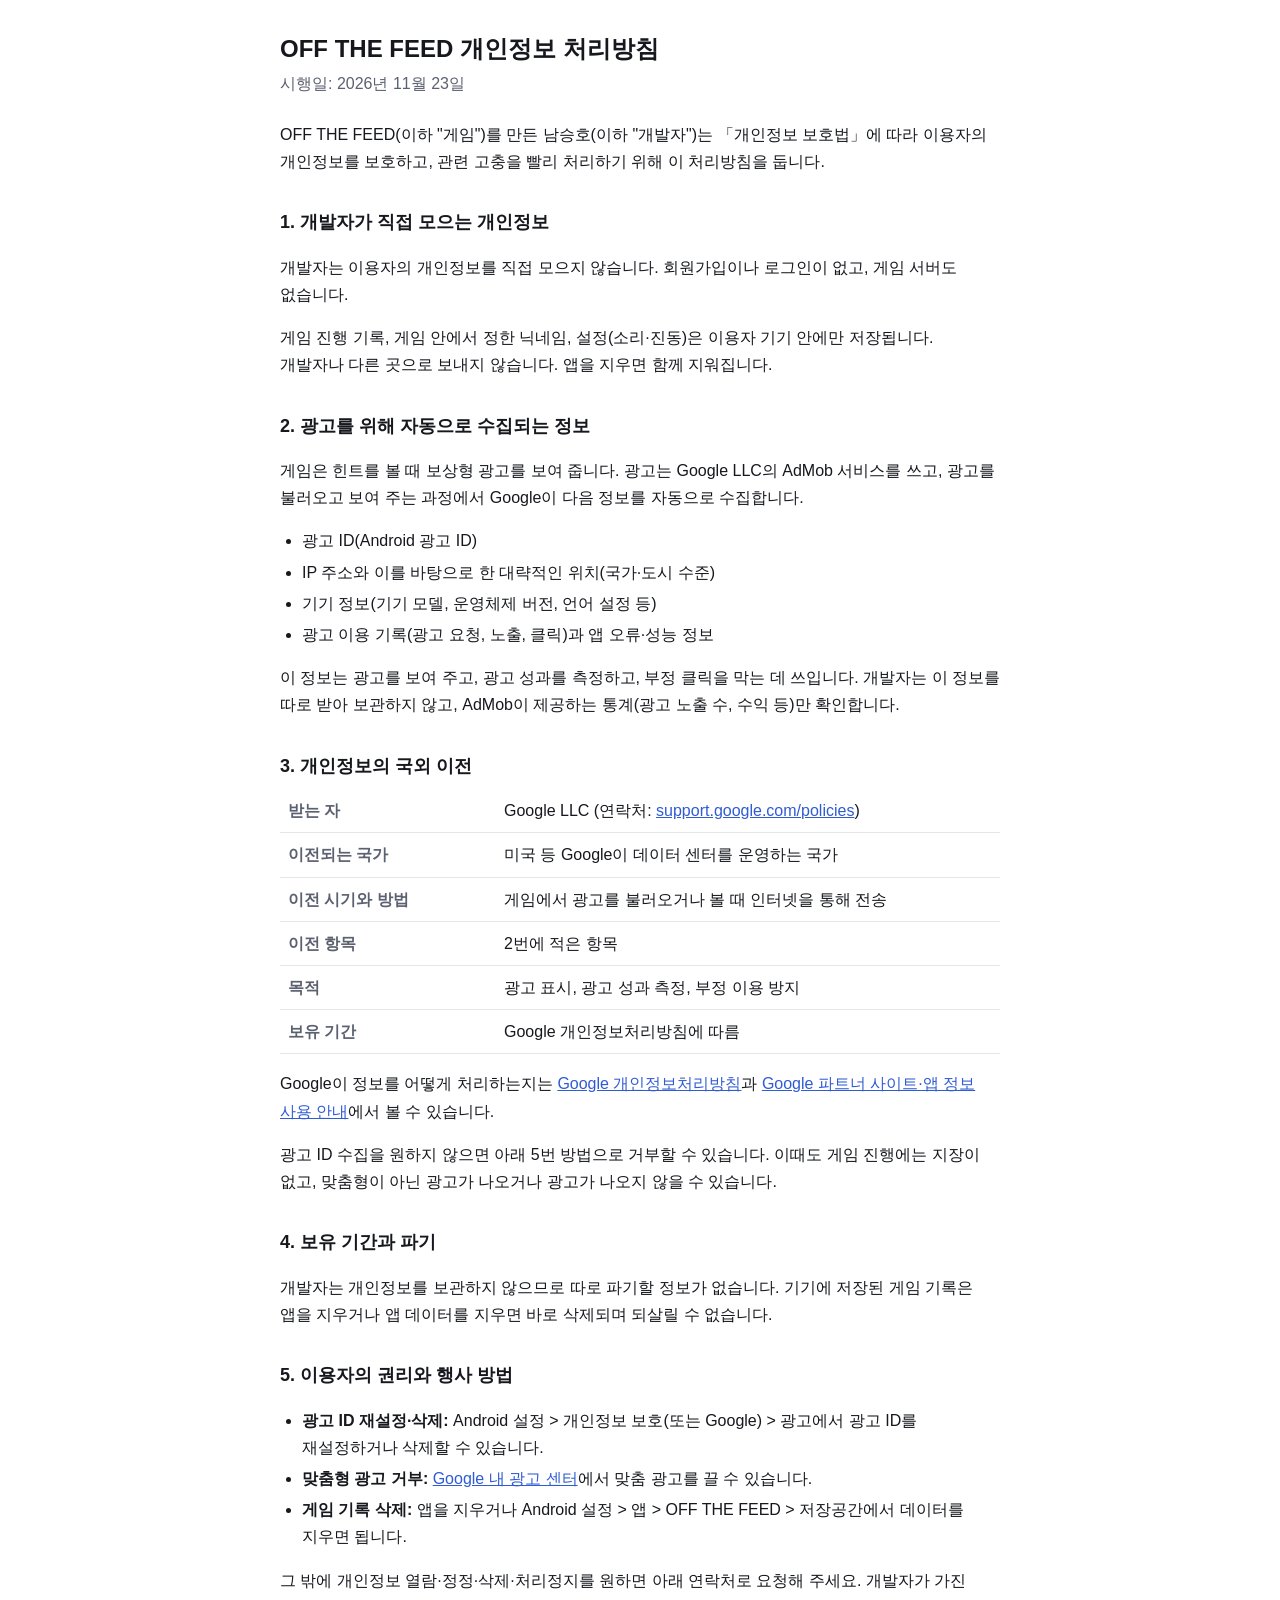
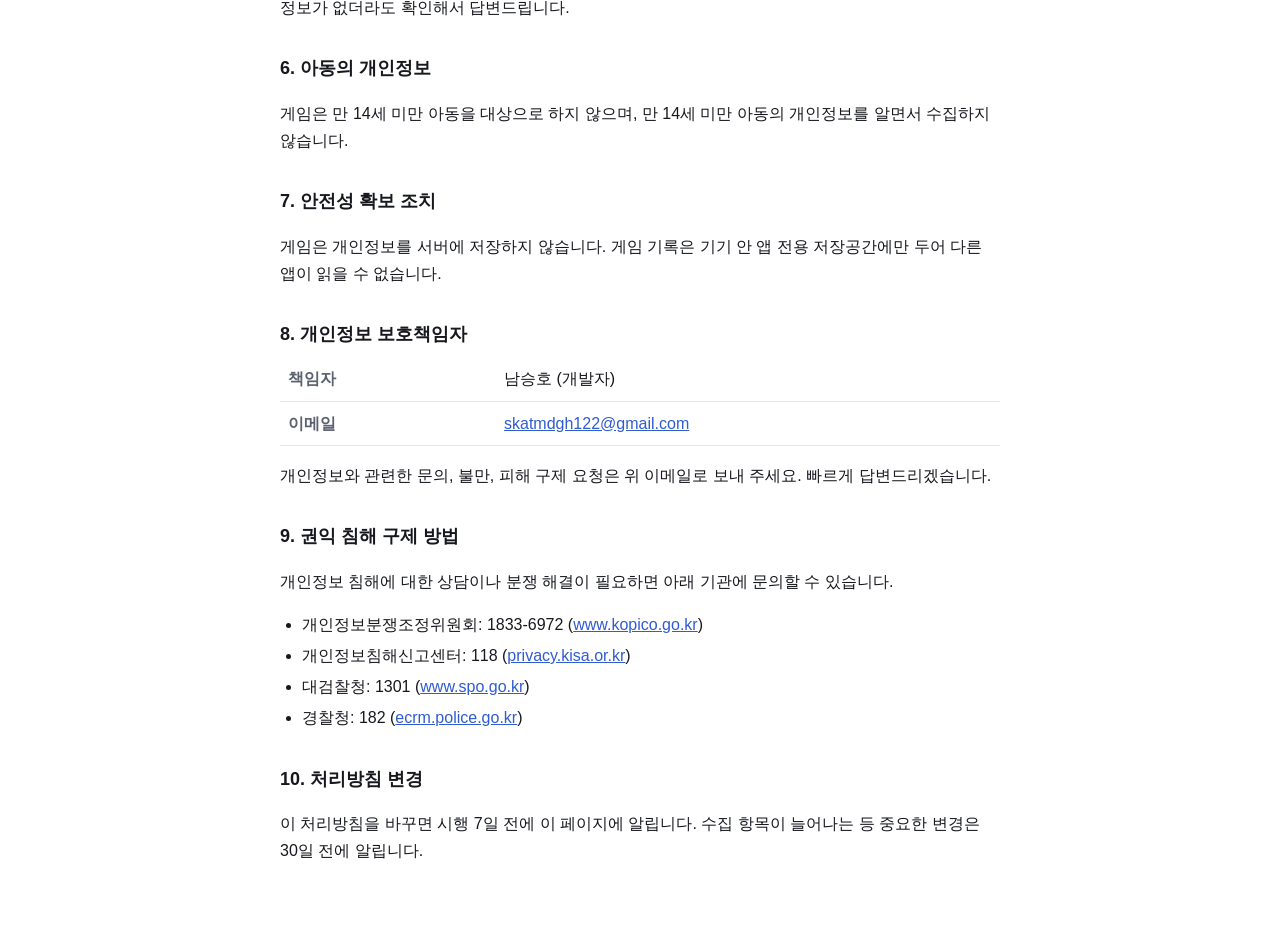
==== off-the-feed/privacy.html @ c45ca9ca "OFF THE FEED 개인정보 처리방침·이용약관, app-ads.txt Co-Authored-By: Claude Opus 5.5 <noreply@anthropic.com> Cla" ====
<!doctype html>
<html lang="ko">
<head>
<meta charset="utf-8">
<meta name="viewport" content="width=device-width, initial-scale=1">
<title>OFF THE FEED 개인정보 처리방침</title>
<link rel="stylesheet" href="../style.css">
</head>
<body>
<main>
<h1>OFF THE FEED 개인정보 처리방침</h1>
<p class="meta">시행일: 2026년 11월 23일</p>

<p>OFF THE FEED(이하 "게임")를 만든 남승호(이하 "개발자")는 「개인정보 보호법」에 따라 이용자의 개인정보를 보호하고, 관련 고충을 빨리 처리하기 위해 이 처리방침을 둡니다.</p>

<h2>1. 개발자가 직접 모으는 개인정보</h2>
<p>개발자는 이용자의 개인정보를 직접 모으지 않습니다. 회원가입이나 로그인이 없고, 게임 서버도 없습니다.</p>
<p>게임 진행 기록, 게임 안에서 정한 닉네임, 설정(소리·진동)은 이용자 기기 안에만 저장됩니다. 개발자나 다른 곳으로 보내지 않습니다. 앱을 지우면 함께 지워집니다.</p>

<h2>2. 광고를 위해 자동으로 수집되는 정보</h2>
<p>게임은 힌트를 볼 때 보상형 광고를 보여 줍니다. 광고는 Google LLC의 AdMob 서비스를 쓰고, 광고를 불러오고 보여 주는 과정에서 Google이 다음 정보를 자동으로 수집합니다.</p>
<ul>
<li>광고 ID(Android 광고 ID)</li>
<li>IP 주소와 이를 바탕으로 한 대략적인 위치(국가·도시 수준)</li>
<li>기기 정보(기기 모델, 운영체제 버전, 언어 설정 등)</li>
<li>광고 이용 기록(광고 요청, 노출, 클릭)과 앱 오류·성능 정보</li>
</ul>
<p>이 정보는 광고를 보여 주고, 광고 성과를 측정하고, 부정 클릭을 막는 데 쓰입니다. 개발자는 이 정보를 따로 받아 보관하지 않고, AdMob이 제공하는 통계(광고 노출 수, 수익 등)만 확인합니다.</p>

<h2>3. 개인정보의 국외 이전</h2>
<table>
<tr><th>받는 자</th><td>Google LLC (연락처: <a href="https://support.google.com/policies">support.google.com/policies</a>)</td></tr>
<tr><th>이전되는 국가</th><td>미국 등 Google이 데이터 센터를 운영하는 국가</td></tr>
<tr><th>이전 시기와 방법</th><td>게임에서 광고를 불러오거나 볼 때 인터넷을 통해 전송</td></tr>
<tr><th>이전 항목</th><td>2번에 적은 항목</td></tr>
<tr><th>목적</th><td>광고 표시, 광고 성과 측정, 부정 이용 방지</td></tr>
<tr><th>보유 기간</th><td>Google 개인정보처리방침에 따름</td></tr>
</table>
<p>Google이 정보를 어떻게 처리하는지는 <a href="https://policies.google.com/privacy?hl=ko">Google 개인정보처리방침</a>과 <a href="https://policies.google.com/technologies/partner-sites?hl=ko">Google 파트너 사이트·앱 정보 사용 안내</a>에서 볼 수 있습니다.</p>
<p>광고 ID 수집을 원하지 않으면 아래 5번 방법으로 거부할 수 있습니다. 이때도 게임 진행에는 지장이 없고, 맞춤형이 아닌 광고가 나오거나 광고가 나오지 않을 수 있습니다.</p>

<h2>4. 보유 기간과 파기</h2>
<p>개발자는 개인정보를 보관하지 않으므로 따로 파기할 정보가 없습니다. 기기에 저장된 게임 기록은 앱을 지우거나 앱 데이터를 지우면 바로 삭제되며 되살릴 수 없습니다.</p>

<h2>5. 이용자의 권리와 행사 방법</h2>
<ul>
<li><strong>광고 ID 재설정·삭제:</strong> Android 설정 &gt; 개인정보 보호(또는 Google) &gt; 광고에서 광고 ID를 재설정하거나 삭제할 수 있습니다.</li>
<li><strong>맞춤형 광고 거부:</strong> <a href="https://myadcenter.google.com/">Google 내 광고 센터</a>에서 맞춤 광고를 끌 수 있습니다.</li>
<li><strong>게임 기록 삭제:</strong> 앱을 지우거나 Android 설정 &gt; 앱 &gt; OFF THE FEED &gt; 저장공간에서 데이터를 지우면 됩니다.</li>
</ul>
<p>그 밖에 개인정보 열람·정정·삭제·처리정지를 원하면 아래 연락처로 요청해 주세요. 개발자가 가진 정보가 없더라도 확인해서 답변드립니다.</p>

<h2>6. 아동의 개인정보</h2>
<p>게임은 만 14세 미만 아동을 대상으로 하지 않으며, 만 14세 미만 아동의 개인정보를 알면서 수집하지 않습니다.</p>

<h2>7. 안전성 확보 조치</h2>
<p>게임은 개인정보를 서버에 저장하지 않습니다. 게임 기록은 기기 안 앱 전용 저장공간에만 두어 다른 앱이 읽을 수 없습니다.</p>

<h2>8. 개인정보 보호책임자</h2>
<table>
<tr><th>책임자</th><td>남승호 (개발자)</td></tr>
<tr><th>이메일</th><td><a href="mailto:skatmdgh122@gmail.com">skatmdgh122@gmail.com</a></td></tr>
</table>
<p>개인정보와 관련한 문의, 불만, 피해 구제 요청은 위 이메일로 보내 주세요. 빠르게 답변드리겠습니다.</p>

<h2>9. 권익 침해 구제 방법</h2>
<p>개인정보 침해에 대한 상담이나 분쟁 해결이 필요하면 아래 기관에 문의할 수 있습니다.</p>
<ul>
<li>개인정보분쟁조정위원회: 1833-6972 (<a href="https://www.kopico.go.kr">www.kopico.go.kr</a>)</li>
<li>개인정보침해신고센터: 118 (<a href="https://privacy.kisa.or.kr">privacy.kisa.or.kr</a>)</li>
<li>대검찰청: 1301 (<a href="https://www.spo.go.kr">www.spo.go.kr</a>)</li>
<li>경찰청: 182 (<a href="https://ecrm.police.go.kr">ecrm.police.go.kr</a>)</li>
</ul>

<h2>10. 처리방침 변경</h2>
<p>이 처리방침을 바꾸면 시행 7일 전에 이 페이지에 알립니다. 수집 항목이 늘어나는 등 중요한 변경은 30일 전에 알립니다.</p>
</main>
</body>
</html>
---- style.css ----
:root {
  color-scheme: light dark;
  --bg: #ffffff;
  --fg: #16181d;
  --fg-2: #5b6170;
  --line: #e4e6eb;
  --link: #2f5bd3;
}
@media (prefers-color-scheme: dark) {
  :root {
    --bg: #14161a;
    --fg: #eceef2;
    --fg-2: #a3a9b5;
    --line: #2c3038;
    --link: #8aa6ff;
  }
}
body {
  margin: 0;
  background: var(--bg);
  color: var(--fg);
  font: 16px/1.7 -apple-system, BlinkMacSystemFont, 'Apple SD Gothic Neo', 'Noto Sans KR', sans-serif;
  word-break: keep-all;
}
main {
  max-width: 720px;
  margin: 0 auto;
  padding: 32px 16px 64px;
}
h1 {
  font-size: 24px;
  line-height: 1.4;
  margin: 0 0 4px;
}
h2 {
  font-size: 18px;
  margin: 32px 0 8px;
}
.meta {
  color: var(--fg-2);
  margin: 0 0 24px;
}
a {
  color: var(--link);
}
table {
  width: 100%;
  border-collapse: collapse;
  margin: 8px 0;
}
th,
td {
  text-align: left;
  vertical-align: top;
  padding: 8px;
  border-bottom: 1px solid var(--line);
}
th {
  width: 30%;
  color: var(--fg-2);
  font-weight: 600;
}
ul,
ol {
  padding-left: 22px;
}
li {
  margin: 4px 0;
}
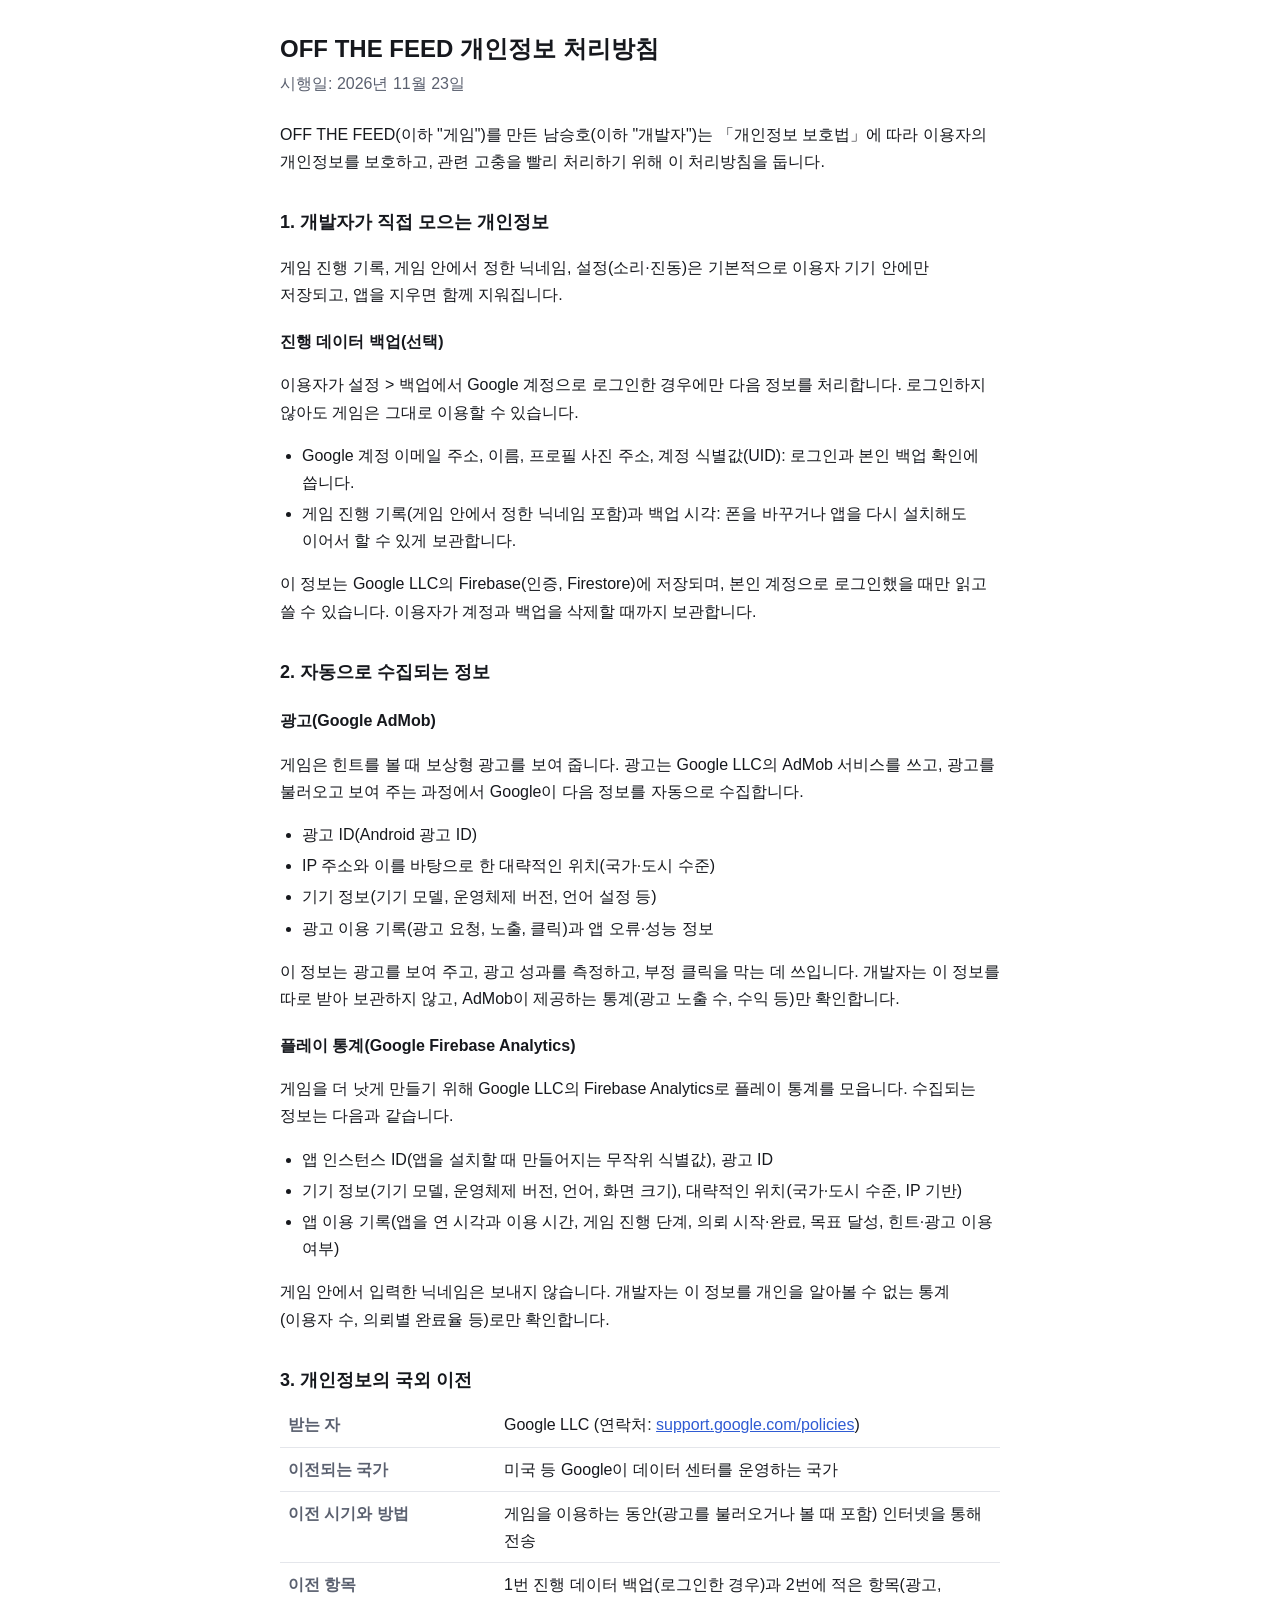
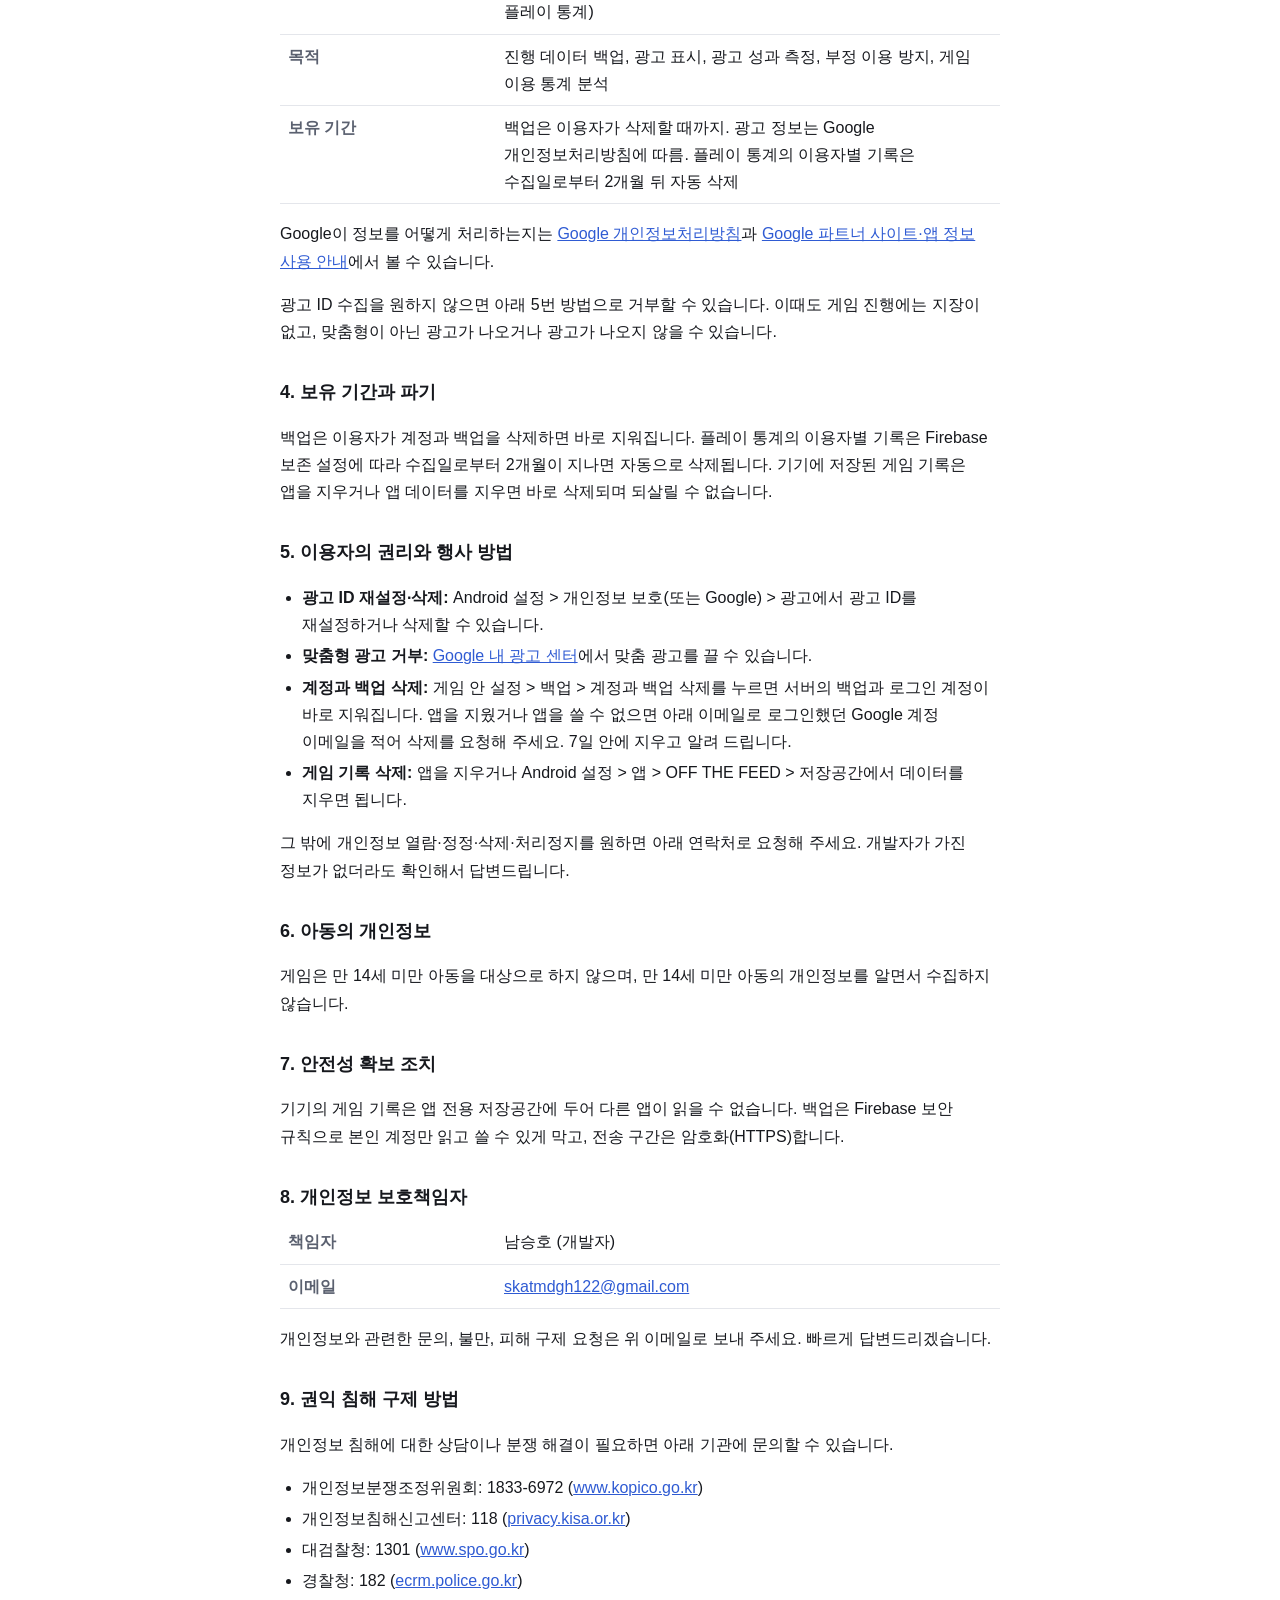
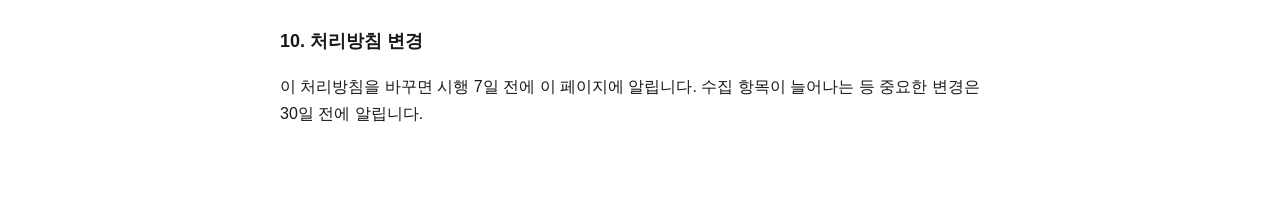
==== commit fbef2ab0: "OFF THE FEED 개인정보 처리방침: 플레이 통계, 진행 데이터 백업, 계정 삭제 추가 Co-Authored-By: Claude Opus 5.5 <noreply@anthrop" ====
--- a/off-the-feed/privacy.html
+++ b/off-the-feed/privacy.html
@@ -4,7 +4,81 @@
 <meta charset="utf-8">
 <meta name="viewport" content="width=device-width, initial-scale=1">
 <title>OFF THE FEED 개인정보 처리방침</title>
-<link rel="stylesheet" href="../style.css">
+<style>
+:root {
+  color-scheme: light dark;
+  --bg: #ffffff;
+  --fg: #16181d;
+  --fg-2: #5b6170;
+  --line: #e4e6eb;
+  --link: #2f5bd3;
+}
+@media (prefers-color-scheme: dark) {
+  :root {
+    --bg: #14161a;
+    --fg: #eceef2;
+    --fg-2: #a3a9b5;
+    --line: #2c3038;
+    --link: #8aa6ff;
+  }
+}
+body {
+  margin: 0;
+  background: var(--bg);
+  color: var(--fg);
+  font: 16px/1.7 -apple-system, BlinkMacSystemFont, 'Apple SD Gothic Neo', 'Noto Sans KR', sans-serif;
+  word-break: keep-all;
+}
+main {
+  max-width: 720px;
+  margin: 0 auto;
+  padding: 32px 16px 64px;
+}
+h1 {
+  font-size: 24px;
+  line-height: 1.4;
+  margin: 0 0 4px;
+}
+h3 {
+  font-size: 16px;
+  margin: 20px 0 6px;
+}
+h2 {
+  font-size: 18px;
+  margin: 32px 0 8px;
+}
+.meta {
+  color: var(--fg-2);
+  margin: 0 0 24px;
+}
+a {
+  color: var(--link);
+}
+table {
+  width: 100%;
+  border-collapse: collapse;
+  margin: 8px 0;
+}
+th,
+td {
+  text-align: left;
+  vertical-align: top;
+  padding: 8px;
+  border-bottom: 1px solid var(--line);
+}
+th {
+  width: 30%;
+  color: var(--fg-2);
+  font-weight: 600;
+}
+ul,
+ol {
+  padding-left: 22px;
+}
+li {
+  margin: 4px 0;
+}
+</style>
 </head>
 <body>
 <main>
@@ -14,10 +88,17 @@
 <p>OFF THE FEED(이하 "게임")를 만든 남승호(이하 "개발자")는 「개인정보 보호법」에 따라 이용자의 개인정보를 보호하고, 관련 고충을 빨리 처리하기 위해 이 처리방침을 둡니다.</p>
 
 <h2>1. 개발자가 직접 모으는 개인정보</h2>
-<p>개발자는 이용자의 개인정보를 직접 모으지 않습니다. 회원가입이나 로그인이 없고, 게임 서버도 없습니다.</p>
-<p>게임 진행 기록, 게임 안에서 정한 닉네임, 설정(소리·진동)은 이용자 기기 안에만 저장됩니다. 개발자나 다른 곳으로 보내지 않습니다. 앱을 지우면 함께 지워집니다.</p>
+<p>게임 진행 기록, 게임 안에서 정한 닉네임, 설정(소리·진동)은 기본적으로 이용자 기기 안에만 저장되고, 앱을 지우면 함께 지워집니다.</p>
+<h3>진행 데이터 백업(선택)</h3>
+<p>이용자가 설정 &gt; 백업에서 Google 계정으로 로그인한 경우에만 다음 정보를 처리합니다. 로그인하지 않아도 게임은 그대로 이용할 수 있습니다.</p>
+<ul>
+<li>Google 계정 이메일 주소, 이름, 프로필 사진 주소, 계정 식별값(UID): 로그인과 본인 백업 확인에 씁니다.</li>
+<li>게임 진행 기록(게임 안에서 정한 닉네임 포함)과 백업 시각: 폰을 바꾸거나 앱을 다시 설치해도 이어서 할 수 있게 보관합니다.</li>
+</ul>
+<p>이 정보는 Google LLC의 Firebase(인증, Firestore)에 저장되며, 본인 계정으로 로그인했을 때만 읽고 쓸 수 있습니다. 이용자가 계정과 백업을 삭제할 때까지 보관합니다.</p>
 
-<h2>2. 광고를 위해 자동으로 수집되는 정보</h2>
+<h2>2. 자동으로 수집되는 정보</h2>
+<h3>광고(Google AdMob)</h3>
 <p>게임은 힌트를 볼 때 보상형 광고를 보여 줍니다. 광고는 Google LLC의 AdMob 서비스를 쓰고, 광고를 불러오고 보여 주는 과정에서 Google이 다음 정보를 자동으로 수집합니다.</p>
 <ul>
 <li>광고 ID(Android 광고 ID)</li>
@@ -26,26 +107,35 @@
 <li>광고 이용 기록(광고 요청, 노출, 클릭)과 앱 오류·성능 정보</li>
 </ul>
 <p>이 정보는 광고를 보여 주고, 광고 성과를 측정하고, 부정 클릭을 막는 데 쓰입니다. 개발자는 이 정보를 따로 받아 보관하지 않고, AdMob이 제공하는 통계(광고 노출 수, 수익 등)만 확인합니다.</p>
+<h3>플레이 통계(Google Firebase Analytics)</h3>
+<p>게임을 더 낫게 만들기 위해 Google LLC의 Firebase Analytics로 플레이 통계를 모읍니다. 수집되는 정보는 다음과 같습니다.</p>
+<ul>
+<li>앱 인스턴스 ID(앱을 설치할 때 만들어지는 무작위 식별값), 광고 ID</li>
+<li>기기 정보(기기 모델, 운영체제 버전, 언어, 화면 크기), 대략적인 위치(국가·도시 수준, IP 기반)</li>
+<li>앱 이용 기록(앱을 연 시각과 이용 시간, 게임 진행 단계, 의뢰 시작·완료, 목표 달성, 힌트·광고 이용 여부)</li>
+</ul>
+<p>게임 안에서 입력한 닉네임은 보내지 않습니다. 개발자는 이 정보를 개인을 알아볼 수 없는 통계(이용자 수, 의뢰별 완료율 등)로만 확인합니다.</p>
 
 <h2>3. 개인정보의 국외 이전</h2>
 <table>
 <tr><th>받는 자</th><td>Google LLC (연락처: <a href="https://support.google.com/policies">support.google.com/policies</a>)</td></tr>
 <tr><th>이전되는 국가</th><td>미국 등 Google이 데이터 센터를 운영하는 국가</td></tr>
-<tr><th>이전 시기와 방법</th><td>게임에서 광고를 불러오거나 볼 때 인터넷을 통해 전송</td></tr>
-<tr><th>이전 항목</th><td>2번에 적은 항목</td></tr>
-<tr><th>목적</th><td>광고 표시, 광고 성과 측정, 부정 이용 방지</td></tr>
-<tr><th>보유 기간</th><td>Google 개인정보처리방침에 따름</td></tr>
+<tr><th>이전 시기와 방법</th><td>게임을 이용하는 동안(광고를 불러오거나 볼 때 포함) 인터넷을 통해 전송</td></tr>
+<tr><th>이전 항목</th><td>1번 진행 데이터 백업(로그인한 경우)과 2번에 적은 항목(광고, 플레이 통계)</td></tr>
+<tr><th>목적</th><td>진행 데이터 백업, 광고 표시, 광고 성과 측정, 부정 이용 방지, 게임 이용 통계 분석</td></tr>
+<tr><th>보유 기간</th><td>백업은 이용자가 삭제할 때까지. 광고 정보는 Google 개인정보처리방침에 따름. 플레이 통계의 이용자별 기록은 수집일로부터 2개월 뒤 자동 삭제</td></tr>
 </table>
 <p>Google이 정보를 어떻게 처리하는지는 <a href="https://policies.google.com/privacy?hl=ko">Google 개인정보처리방침</a>과 <a href="https://policies.google.com/technologies/partner-sites?hl=ko">Google 파트너 사이트·앱 정보 사용 안내</a>에서 볼 수 있습니다.</p>
 <p>광고 ID 수집을 원하지 않으면 아래 5번 방법으로 거부할 수 있습니다. 이때도 게임 진행에는 지장이 없고, 맞춤형이 아닌 광고가 나오거나 광고가 나오지 않을 수 있습니다.</p>
 
 <h2>4. 보유 기간과 파기</h2>
-<p>개발자는 개인정보를 보관하지 않으므로 따로 파기할 정보가 없습니다. 기기에 저장된 게임 기록은 앱을 지우거나 앱 데이터를 지우면 바로 삭제되며 되살릴 수 없습니다.</p>
+<p>백업은 이용자가 계정과 백업을 삭제하면 바로 지워집니다. 플레이 통계의 이용자별 기록은 Firebase 보존 설정에 따라 수집일로부터 2개월이 지나면 자동으로 삭제됩니다. 기기에 저장된 게임 기록은 앱을 지우거나 앱 데이터를 지우면 바로 삭제되며 되살릴 수 없습니다.</p>
 
 <h2>5. 이용자의 권리와 행사 방법</h2>
 <ul>
 <li><strong>광고 ID 재설정·삭제:</strong> Android 설정 &gt; 개인정보 보호(또는 Google) &gt; 광고에서 광고 ID를 재설정하거나 삭제할 수 있습니다.</li>
 <li><strong>맞춤형 광고 거부:</strong> <a href="https://myadcenter.google.com/">Google 내 광고 센터</a>에서 맞춤 광고를 끌 수 있습니다.</li>
+<li><strong>계정과 백업 삭제:</strong> 게임 안 설정 &gt; 백업 &gt; 계정과 백업 삭제를 누르면 서버의 백업과 로그인 계정이 바로 지워집니다. 앱을 지웠거나 앱을 쓸 수 없으면 아래 이메일로 로그인했던 Google 계정 이메일을 적어 삭제를 요청해 주세요. 7일 안에 지우고 알려 드립니다.</li>
 <li><strong>게임 기록 삭제:</strong> 앱을 지우거나 Android 설정 &gt; 앱 &gt; OFF THE FEED &gt; 저장공간에서 데이터를 지우면 됩니다.</li>
 </ul>
 <p>그 밖에 개인정보 열람·정정·삭제·처리정지를 원하면 아래 연락처로 요청해 주세요. 개발자가 가진 정보가 없더라도 확인해서 답변드립니다.</p>
@@ -54,7 +144,7 @@
 <p>게임은 만 14세 미만 아동을 대상으로 하지 않으며, 만 14세 미만 아동의 개인정보를 알면서 수집하지 않습니다.</p>
 
 <h2>7. 안전성 확보 조치</h2>
-<p>게임은 개인정보를 서버에 저장하지 않습니다. 게임 기록은 기기 안 앱 전용 저장공간에만 두어 다른 앱이 읽을 수 없습니다.</p>
+<p>기기의 게임 기록은 앱 전용 저장공간에 두어 다른 앱이 읽을 수 없습니다. 백업은 Firebase 보안 규칙으로 본인 계정만 읽고 쓸 수 있게 막고, 전송 구간은 암호화(HTTPS)합니다.</p>
 
 <h2>8. 개인정보 보호책임자</h2>
 <table>
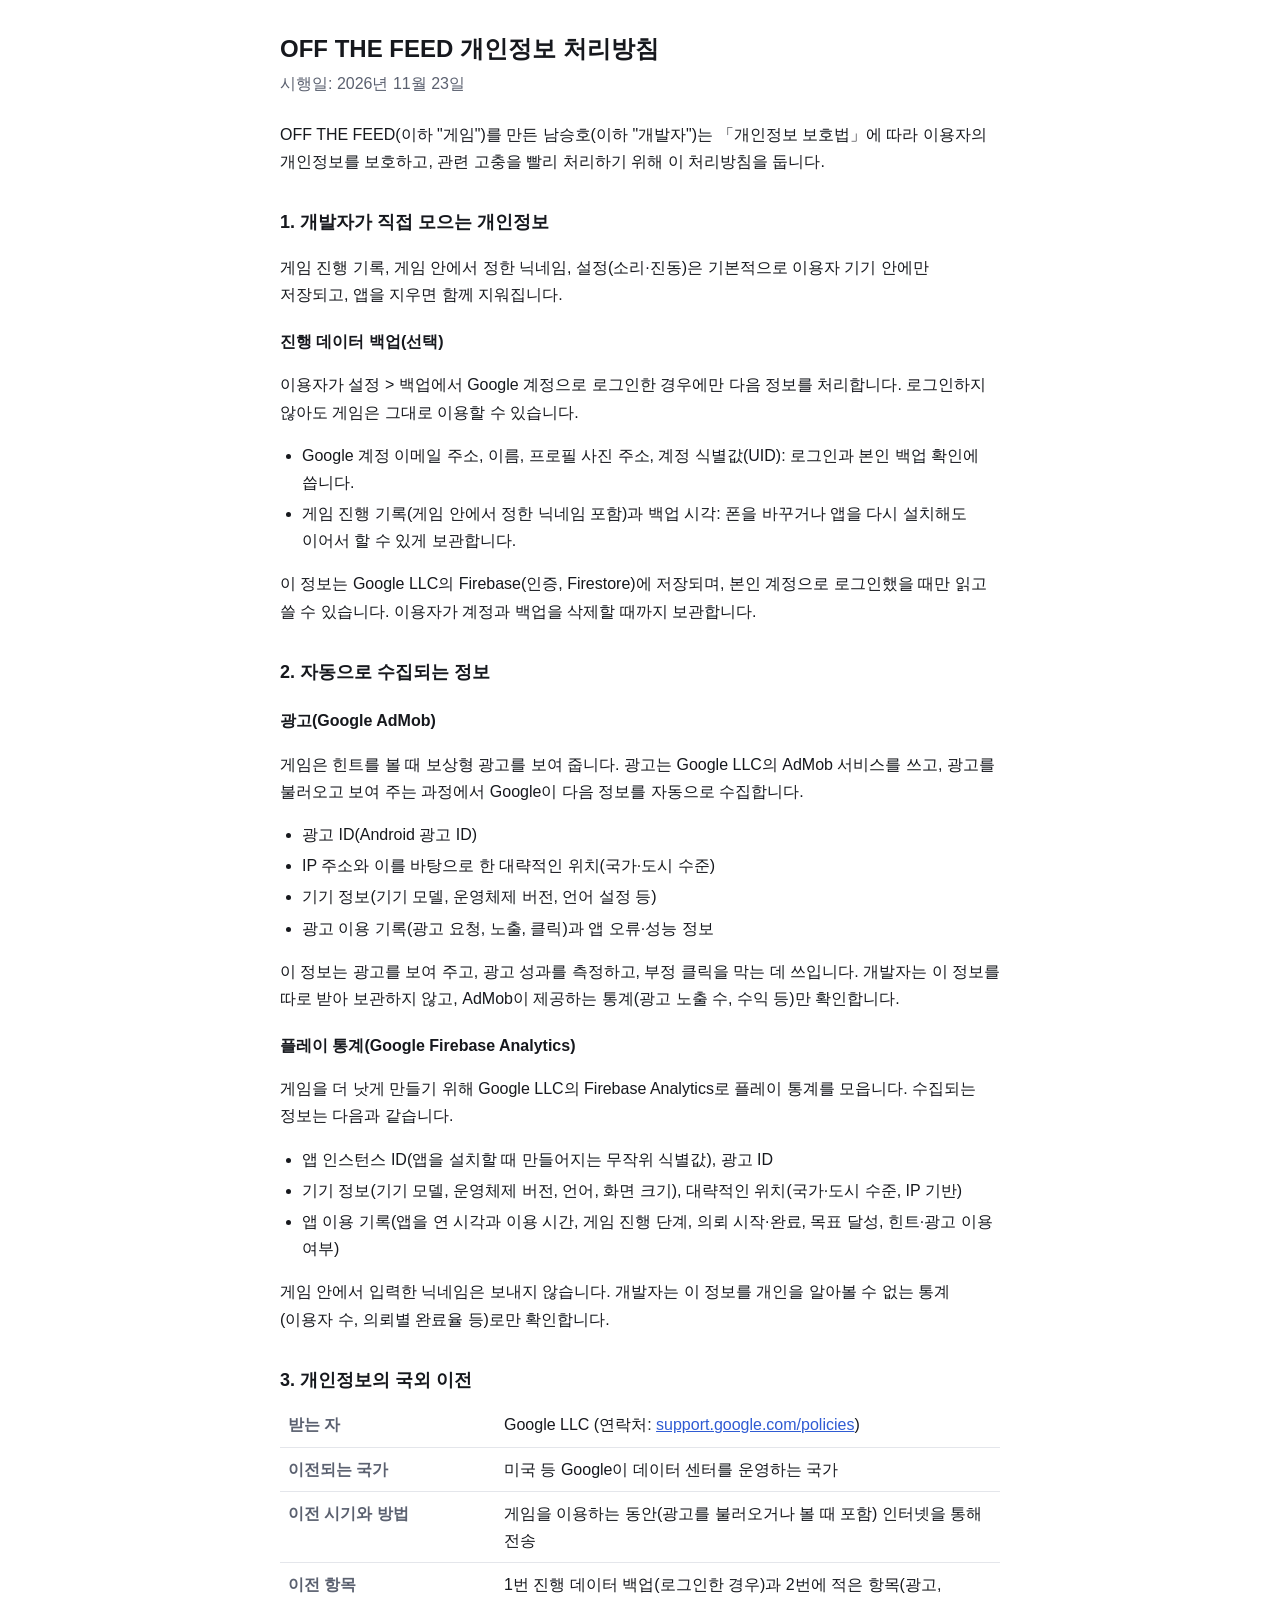
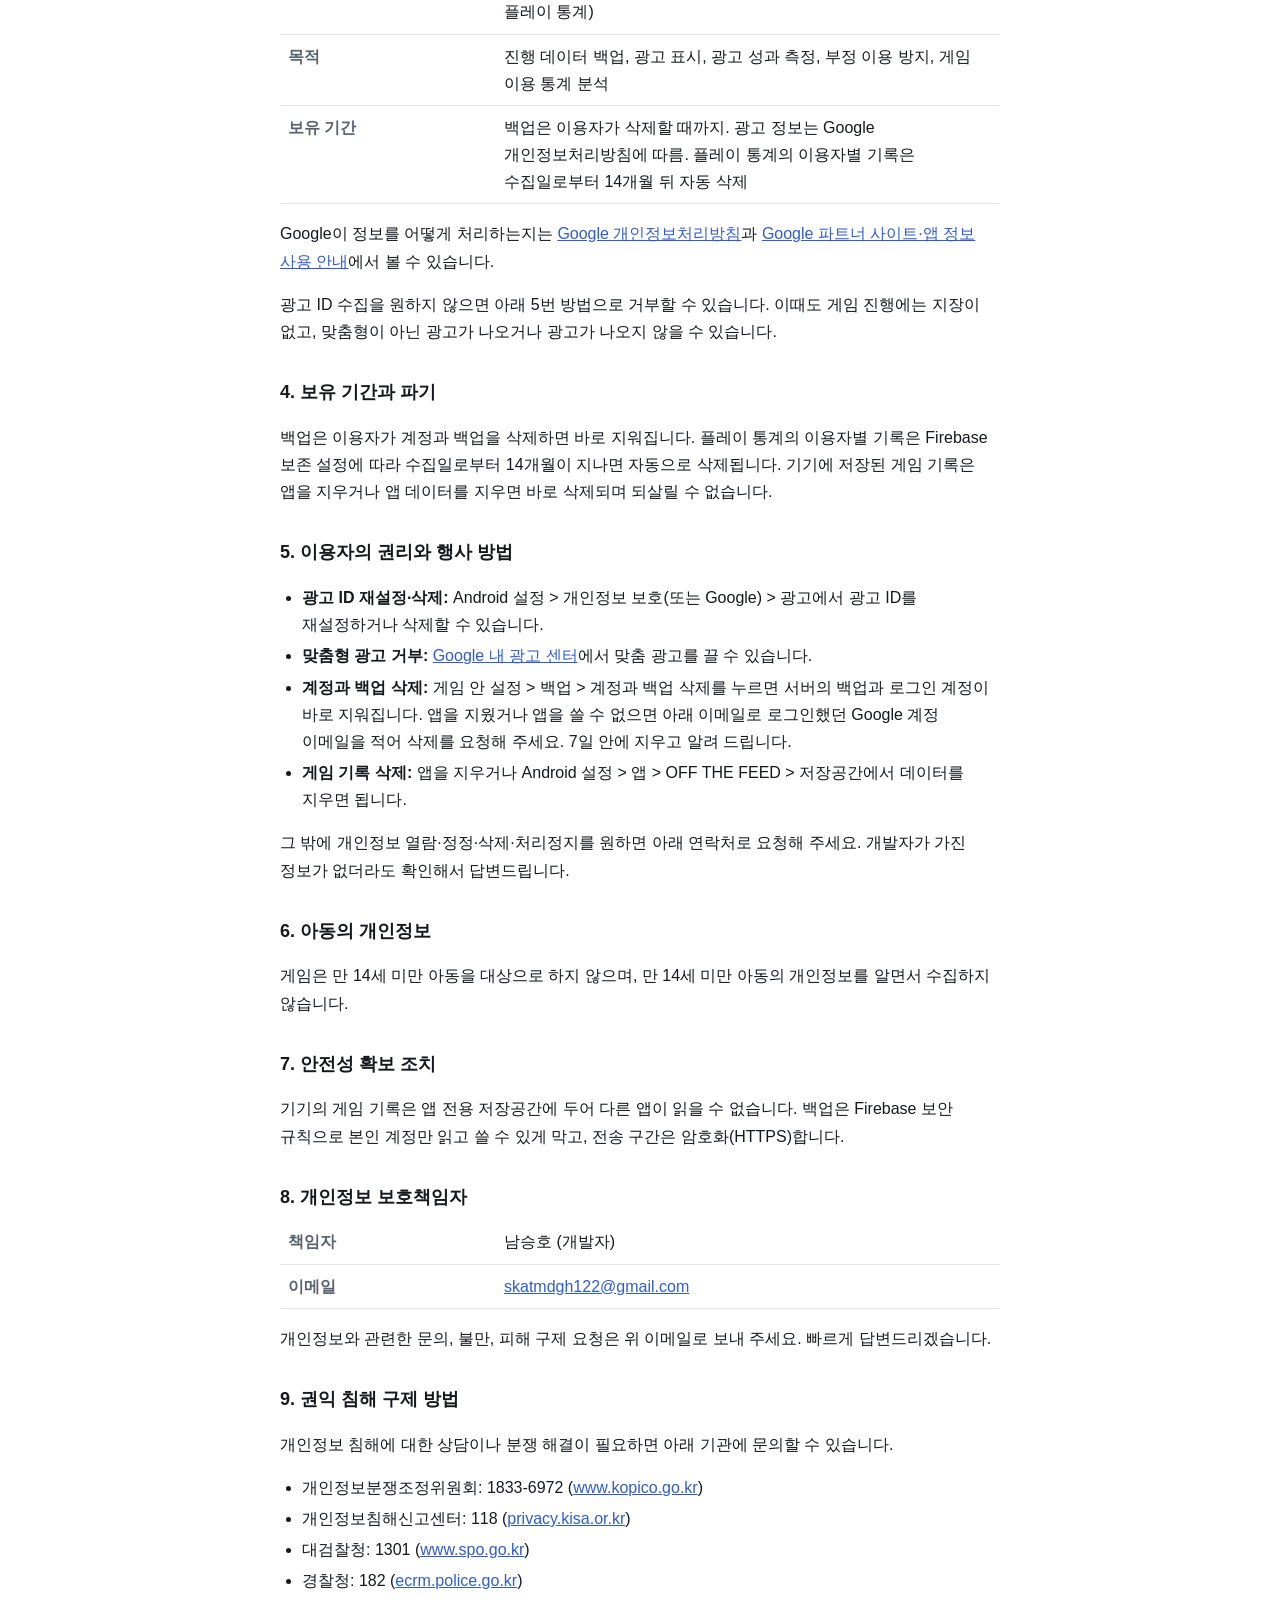
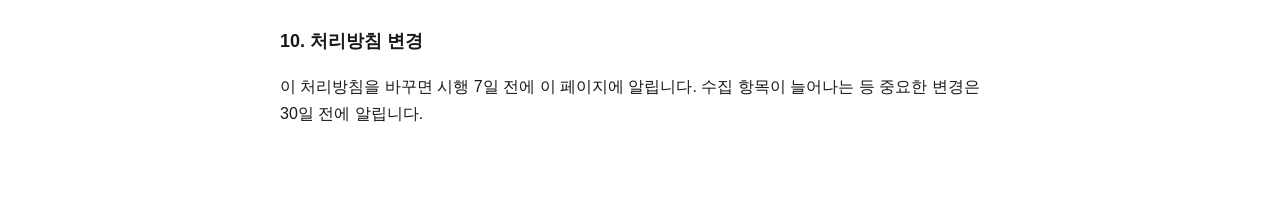
==== commit efaa97ea: "OFF THE FEED 개인정보 처리방침: 플레이 통계 보유 기간 14개월 Co-Authored-By: Claude Opus 5.5 <noreply@anthropic.com> Cl" ====
--- a/off-the-feed/privacy.html
+++ b/off-the-feed/privacy.html
@@ -123,13 +123,13 @@
 <tr><th>이전 시기와 방법</th><td>게임을 이용하는 동안(광고를 불러오거나 볼 때 포함) 인터넷을 통해 전송</td></tr>
 <tr><th>이전 항목</th><td>1번 진행 데이터 백업(로그인한 경우)과 2번에 적은 항목(광고, 플레이 통계)</td></tr>
 <tr><th>목적</th><td>진행 데이터 백업, 광고 표시, 광고 성과 측정, 부정 이용 방지, 게임 이용 통계 분석</td></tr>
-<tr><th>보유 기간</th><td>백업은 이용자가 삭제할 때까지. 광고 정보는 Google 개인정보처리방침에 따름. 플레이 통계의 이용자별 기록은 수집일로부터 2개월 뒤 자동 삭제</td></tr>
+<tr><th>보유 기간</th><td>백업은 이용자가 삭제할 때까지. 광고 정보는 Google 개인정보처리방침에 따름. 플레이 통계의 이용자별 기록은 수집일로부터 14개월 뒤 자동 삭제</td></tr>
 </table>
 <p>Google이 정보를 어떻게 처리하는지는 <a href="https://policies.google.com/privacy?hl=ko">Google 개인정보처리방침</a>과 <a href="https://policies.google.com/technologies/partner-sites?hl=ko">Google 파트너 사이트·앱 정보 사용 안내</a>에서 볼 수 있습니다.</p>
 <p>광고 ID 수집을 원하지 않으면 아래 5번 방법으로 거부할 수 있습니다. 이때도 게임 진행에는 지장이 없고, 맞춤형이 아닌 광고가 나오거나 광고가 나오지 않을 수 있습니다.</p>
 
 <h2>4. 보유 기간과 파기</h2>
-<p>백업은 이용자가 계정과 백업을 삭제하면 바로 지워집니다. 플레이 통계의 이용자별 기록은 Firebase 보존 설정에 따라 수집일로부터 2개월이 지나면 자동으로 삭제됩니다. 기기에 저장된 게임 기록은 앱을 지우거나 앱 데이터를 지우면 바로 삭제되며 되살릴 수 없습니다.</p>
+<p>백업은 이용자가 계정과 백업을 삭제하면 바로 지워집니다. 플레이 통계의 이용자별 기록은 Firebase 보존 설정에 따라 수집일로부터 14개월이 지나면 자동으로 삭제됩니다. 기기에 저장된 게임 기록은 앱을 지우거나 앱 데이터를 지우면 바로 삭제되며 되살릴 수 없습니다.</p>
 
 <h2>5. 이용자의 권리와 행사 방법</h2>
 <ul>
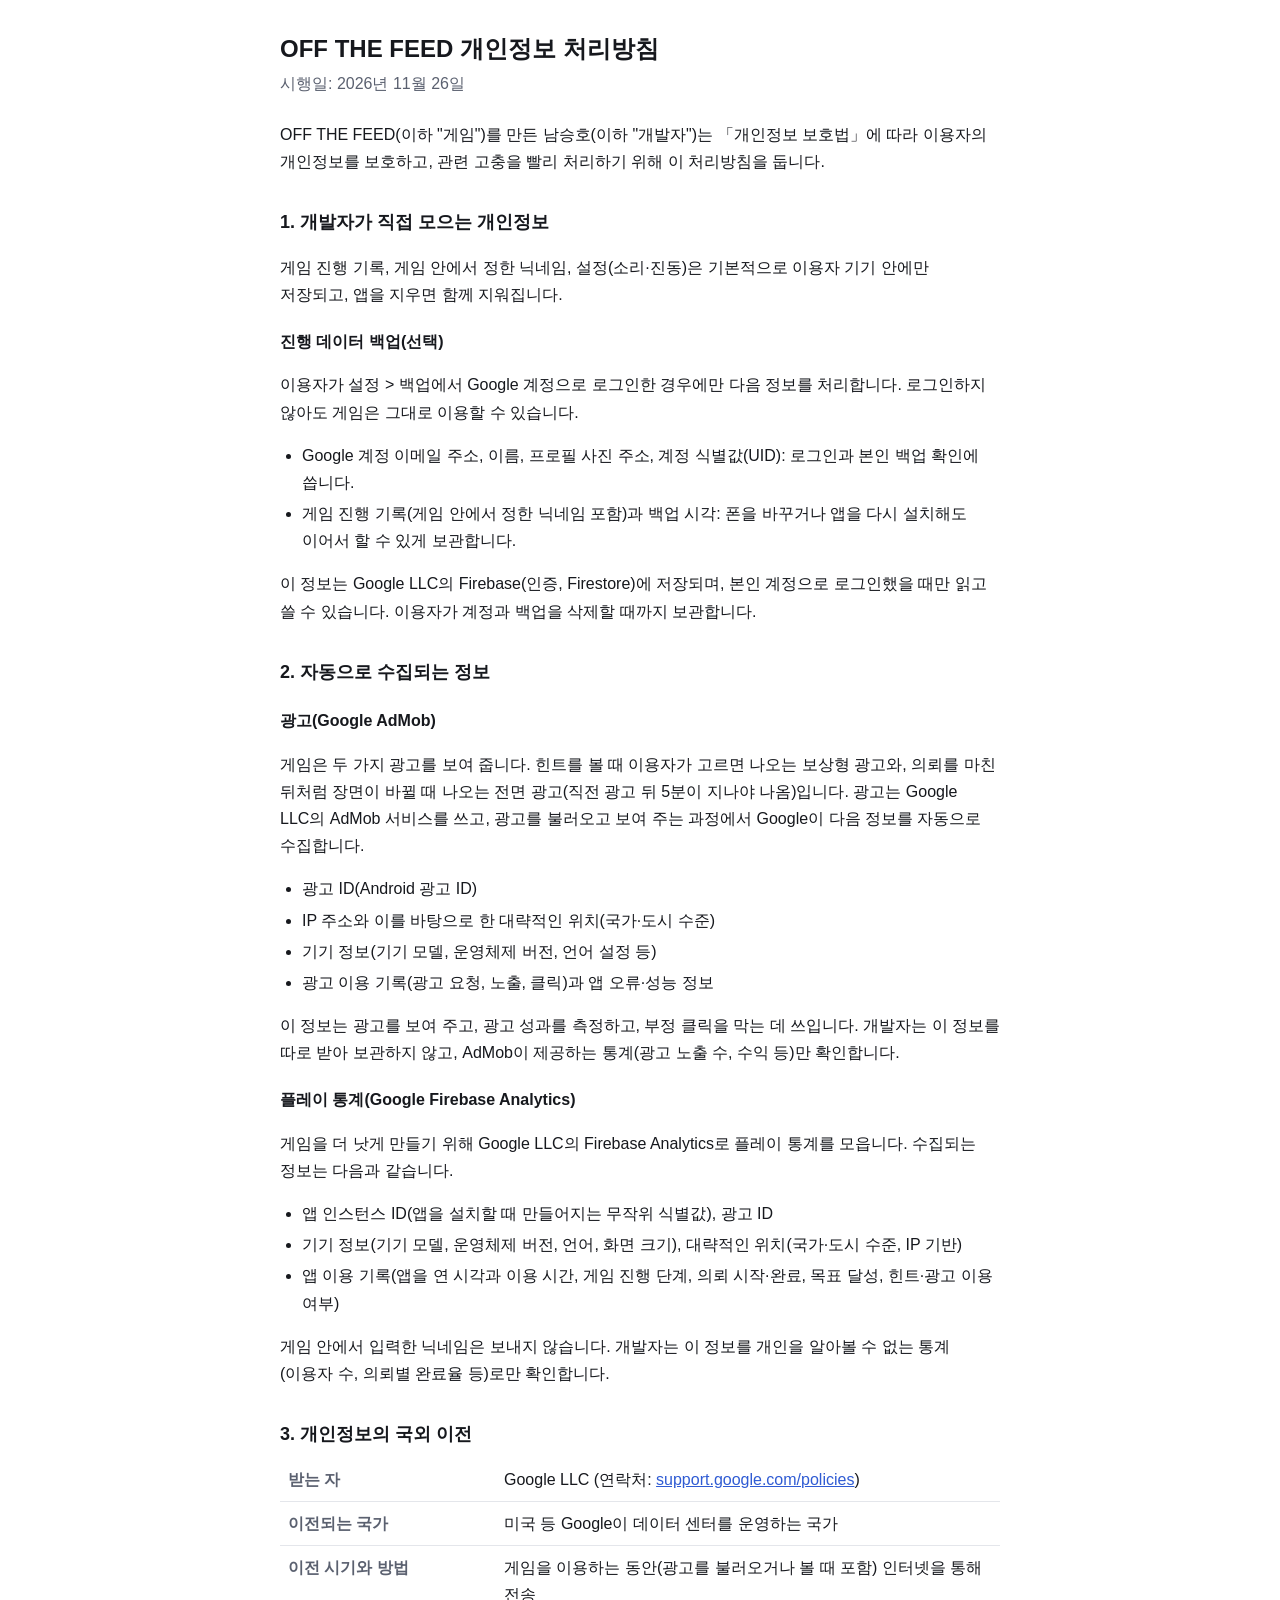
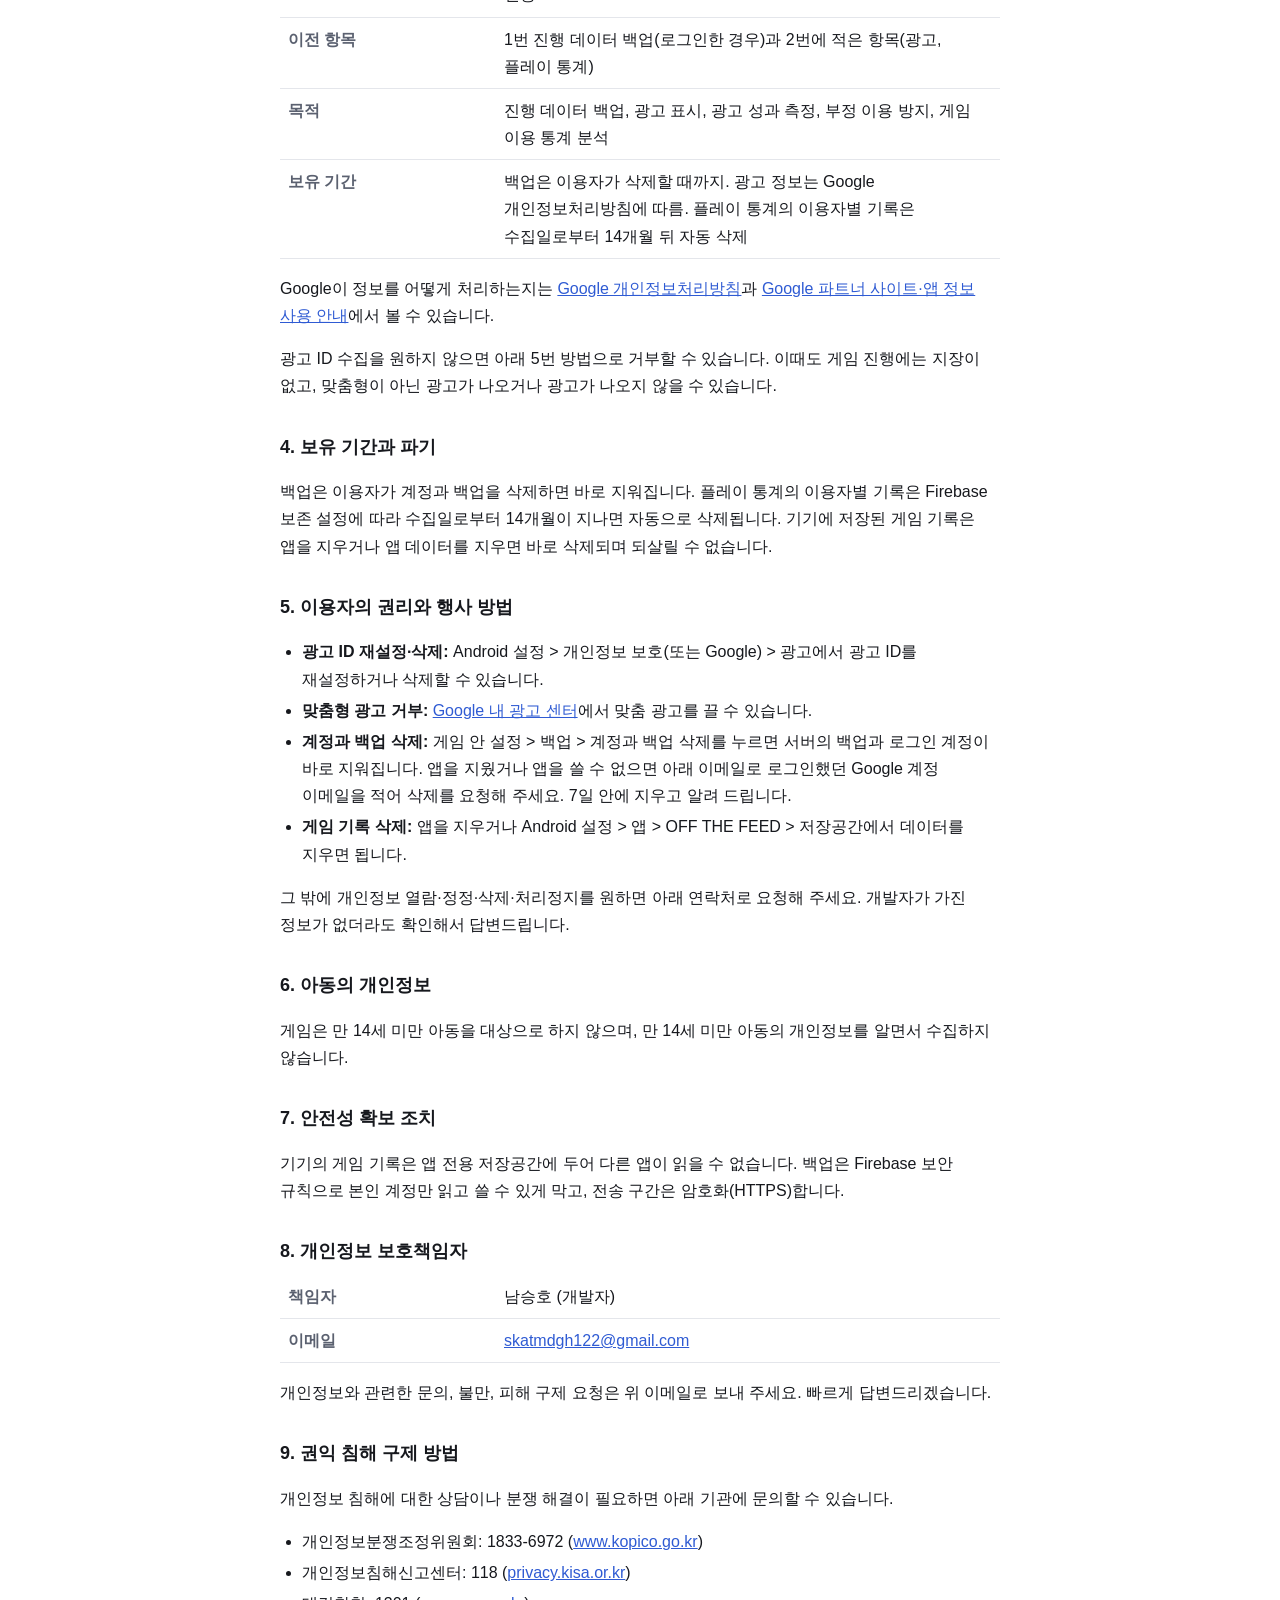
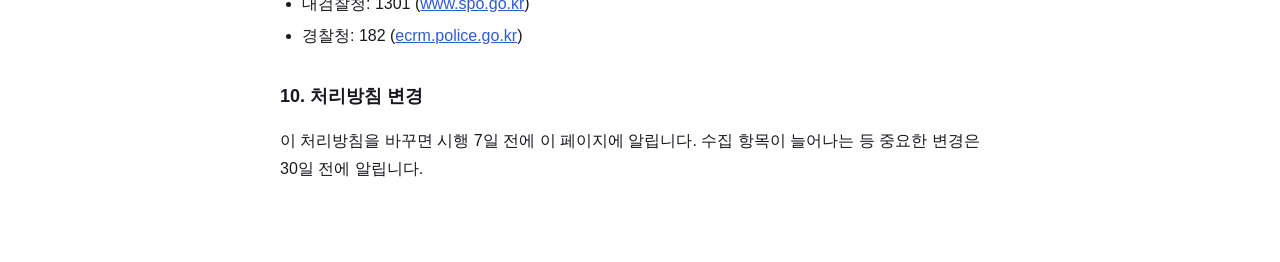
==== commit 27da6bdb: "OFF THE FEED 개인정보 처리방침·이용약관: 전면 광고, 진행 데이터 백업 반영 Co-Authored-By: Claude Opus 5.5 <noreply@anthropic." ====
--- a/off-the-feed/privacy.html
+++ b/off-the-feed/privacy.html
@@ -83,7 +83,7 @@
 <body>
 <main>
 <h1>OFF THE FEED 개인정보 처리방침</h1>
-<p class="meta">시행일: 2026년 11월 23일</p>
+<p class="meta">시행일: 2026년 11월 26일</p>
 
 <p>OFF THE FEED(이하 "게임")를 만든 남승호(이하 "개발자")는 「개인정보 보호법」에 따라 이용자의 개인정보를 보호하고, 관련 고충을 빨리 처리하기 위해 이 처리방침을 둡니다.</p>
 
@@ -99,7 +99,7 @@
 
 <h2>2. 자동으로 수집되는 정보</h2>
 <h3>광고(Google AdMob)</h3>
-<p>게임은 힌트를 볼 때 보상형 광고를 보여 줍니다. 광고는 Google LLC의 AdMob 서비스를 쓰고, 광고를 불러오고 보여 주는 과정에서 Google이 다음 정보를 자동으로 수집합니다.</p>
+<p>게임은 두 가지 광고를 보여 줍니다. 힌트를 볼 때 이용자가 고르면 나오는 보상형 광고와, 의뢰를 마친 뒤처럼 장면이 바뀔 때 나오는 전면 광고(직전 광고 뒤 5분이 지나야 나옴)입니다. 광고는 Google LLC의 AdMob 서비스를 쓰고, 광고를 불러오고 보여 주는 과정에서 Google이 다음 정보를 자동으로 수집합니다.</p>
 <ul>
 <li>광고 ID(Android 광고 ID)</li>
 <li>IP 주소와 이를 바탕으로 한 대략적인 위치(국가·도시 수준)</li>
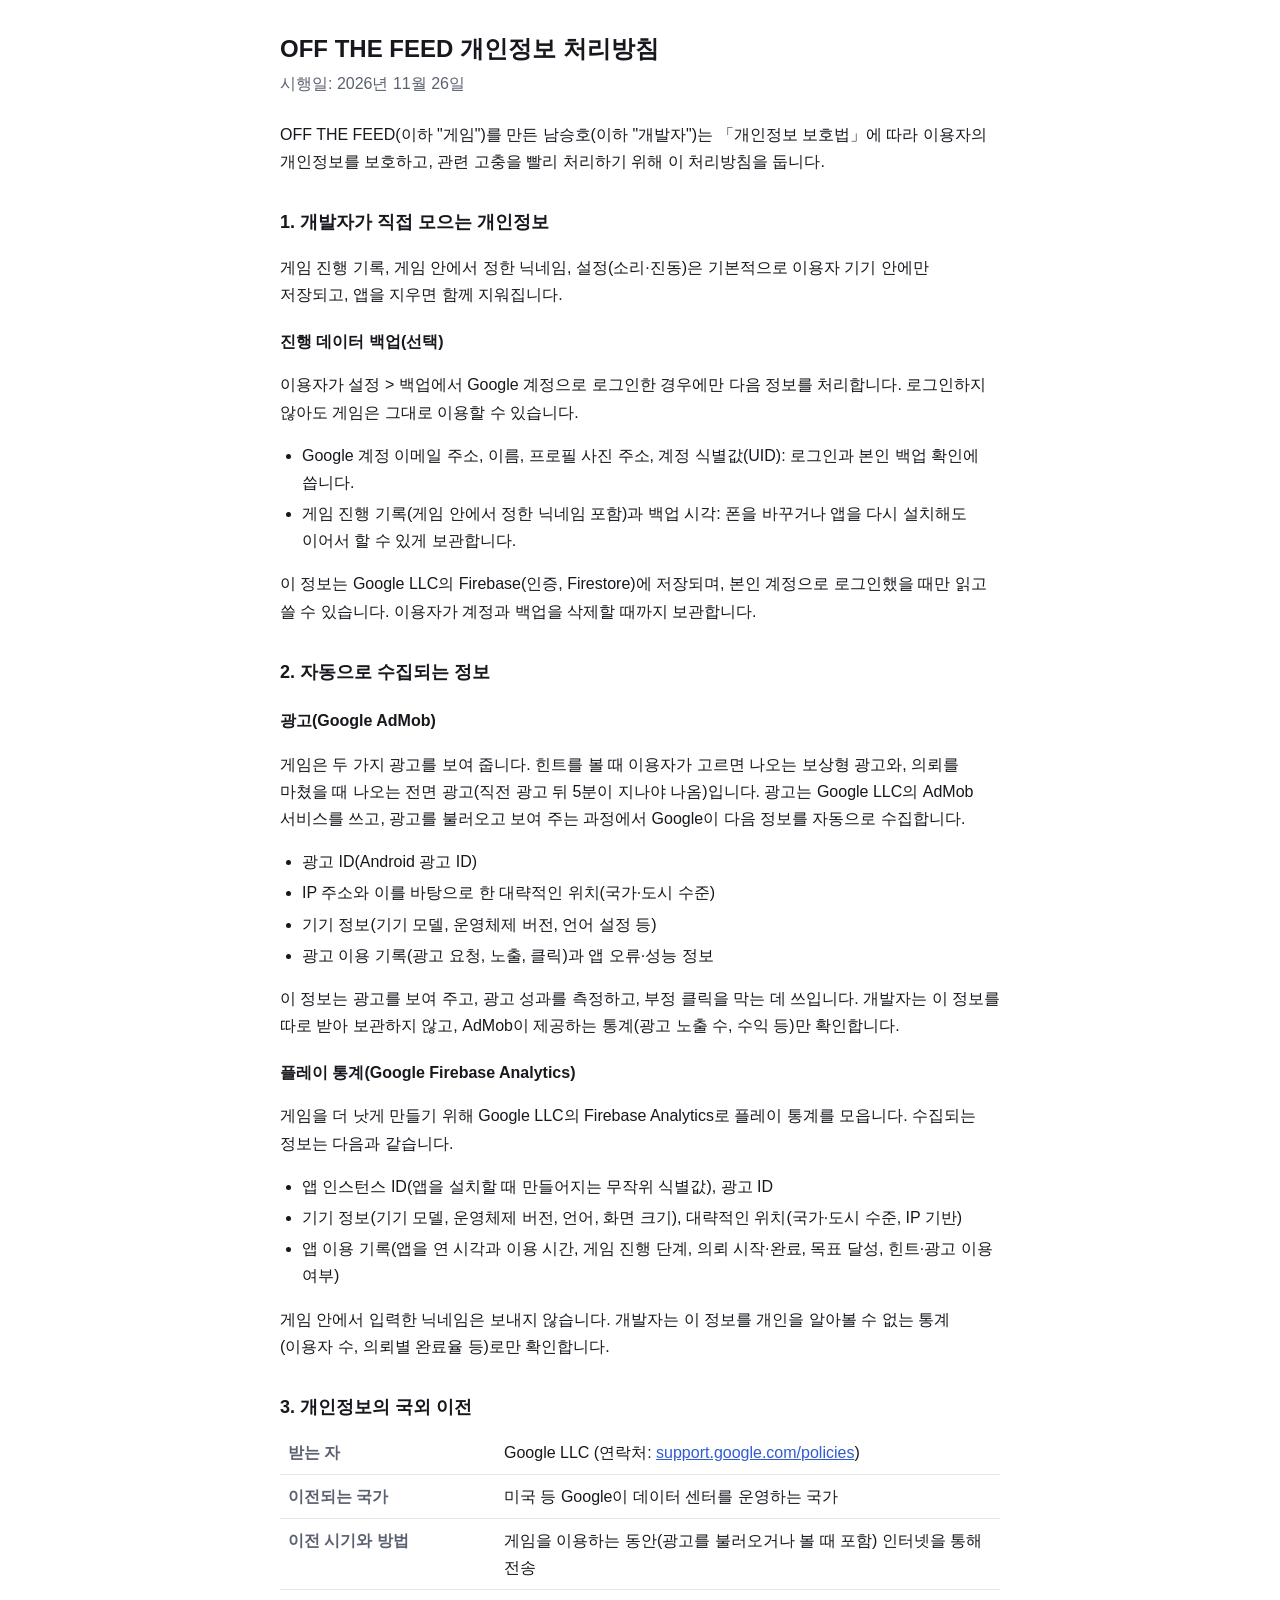
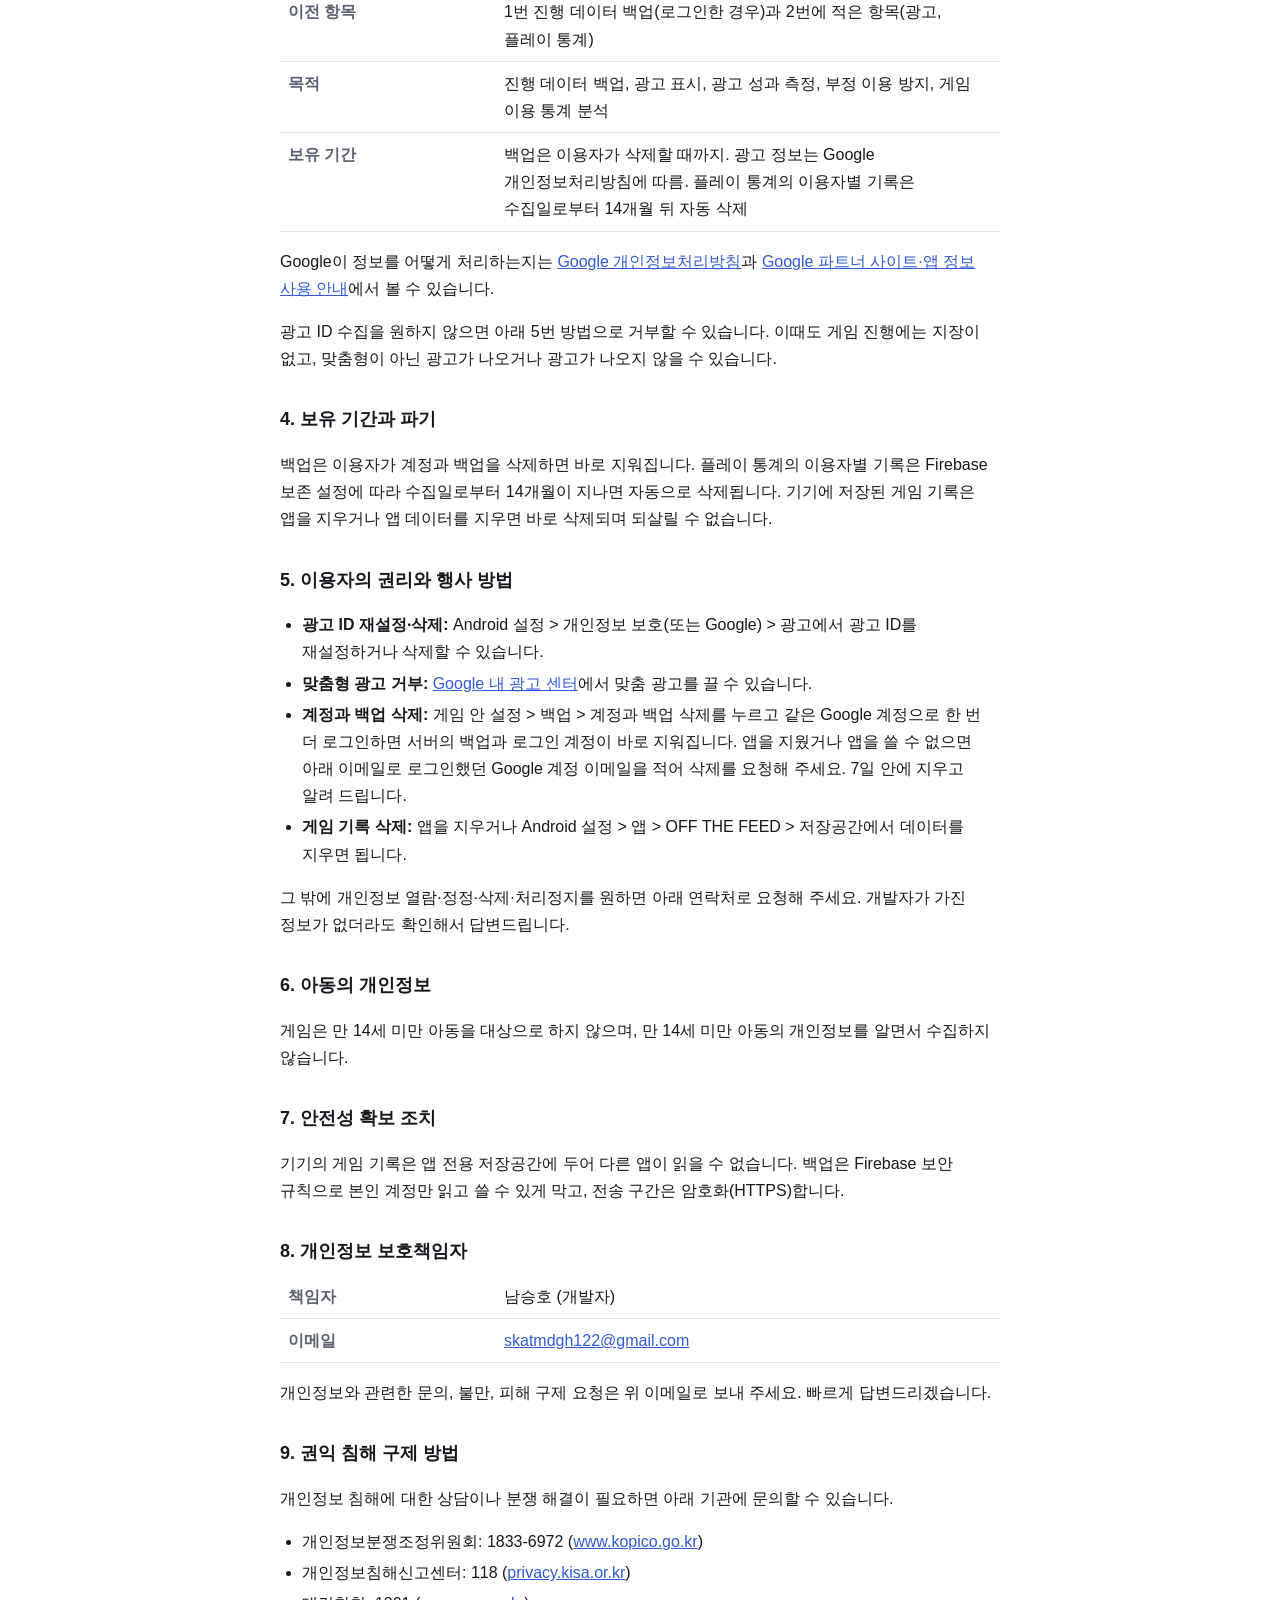
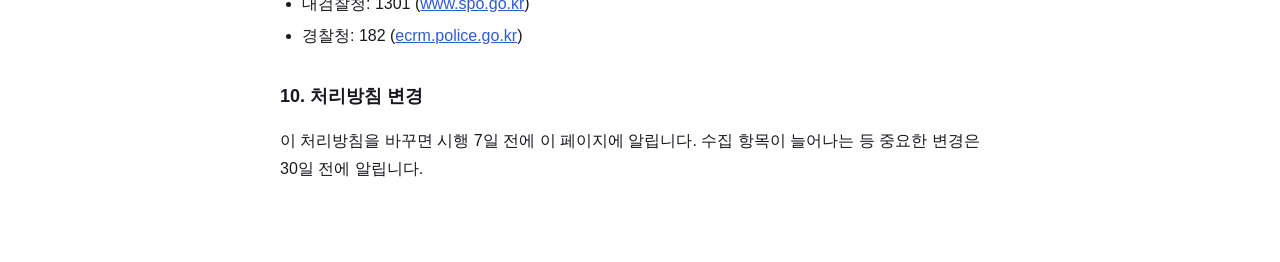
==== commit e9f3ad76: "OFF THE FEED 개인정보 처리방침·이용약관: 전면 광고는 의뢰 완료 때만, 계정 삭제 전 재로그인 Co-Authored-By: Claude Opus 5.5 <noreply@" ====
--- a/off-the-feed/privacy.html
+++ b/off-the-feed/privacy.html
@@ -99,7 +99,7 @@
 
 <h2>2. 자동으로 수집되는 정보</h2>
 <h3>광고(Google AdMob)</h3>
-<p>게임은 두 가지 광고를 보여 줍니다. 힌트를 볼 때 이용자가 고르면 나오는 보상형 광고와, 의뢰를 마친 뒤처럼 장면이 바뀔 때 나오는 전면 광고(직전 광고 뒤 5분이 지나야 나옴)입니다. 광고는 Google LLC의 AdMob 서비스를 쓰고, 광고를 불러오고 보여 주는 과정에서 Google이 다음 정보를 자동으로 수집합니다.</p>
+<p>게임은 두 가지 광고를 보여 줍니다. 힌트를 볼 때 이용자가 고르면 나오는 보상형 광고와, 의뢰를 마쳤을 때 나오는 전면 광고(직전 광고 뒤 5분이 지나야 나옴)입니다. 광고는 Google LLC의 AdMob 서비스를 쓰고, 광고를 불러오고 보여 주는 과정에서 Google이 다음 정보를 자동으로 수집합니다.</p>
 <ul>
 <li>광고 ID(Android 광고 ID)</li>
 <li>IP 주소와 이를 바탕으로 한 대략적인 위치(국가·도시 수준)</li>
@@ -135,7 +135,7 @@
 <ul>
 <li><strong>광고 ID 재설정·삭제:</strong> Android 설정 &gt; 개인정보 보호(또는 Google) &gt; 광고에서 광고 ID를 재설정하거나 삭제할 수 있습니다.</li>
 <li><strong>맞춤형 광고 거부:</strong> <a href="https://myadcenter.google.com/">Google 내 광고 센터</a>에서 맞춤 광고를 끌 수 있습니다.</li>
-<li><strong>계정과 백업 삭제:</strong> 게임 안 설정 &gt; 백업 &gt; 계정과 백업 삭제를 누르면 서버의 백업과 로그인 계정이 바로 지워집니다. 앱을 지웠거나 앱을 쓸 수 없으면 아래 이메일로 로그인했던 Google 계정 이메일을 적어 삭제를 요청해 주세요. 7일 안에 지우고 알려 드립니다.</li>
+<li><strong>계정과 백업 삭제:</strong> 게임 안 설정 &gt; 백업 &gt; 계정과 백업 삭제를 누르고 같은 Google 계정으로 한 번 더 로그인하면 서버의 백업과 로그인 계정이 바로 지워집니다. 앱을 지웠거나 앱을 쓸 수 없으면 아래 이메일로 로그인했던 Google 계정 이메일을 적어 삭제를 요청해 주세요. 7일 안에 지우고 알려 드립니다.</li>
 <li><strong>게임 기록 삭제:</strong> 앱을 지우거나 Android 설정 &gt; 앱 &gt; OFF THE FEED &gt; 저장공간에서 데이터를 지우면 됩니다.</li>
 </ul>
 <p>그 밖에 개인정보 열람·정정·삭제·처리정지를 원하면 아래 연락처로 요청해 주세요. 개발자가 가진 정보가 없더라도 확인해서 답변드립니다.</p>
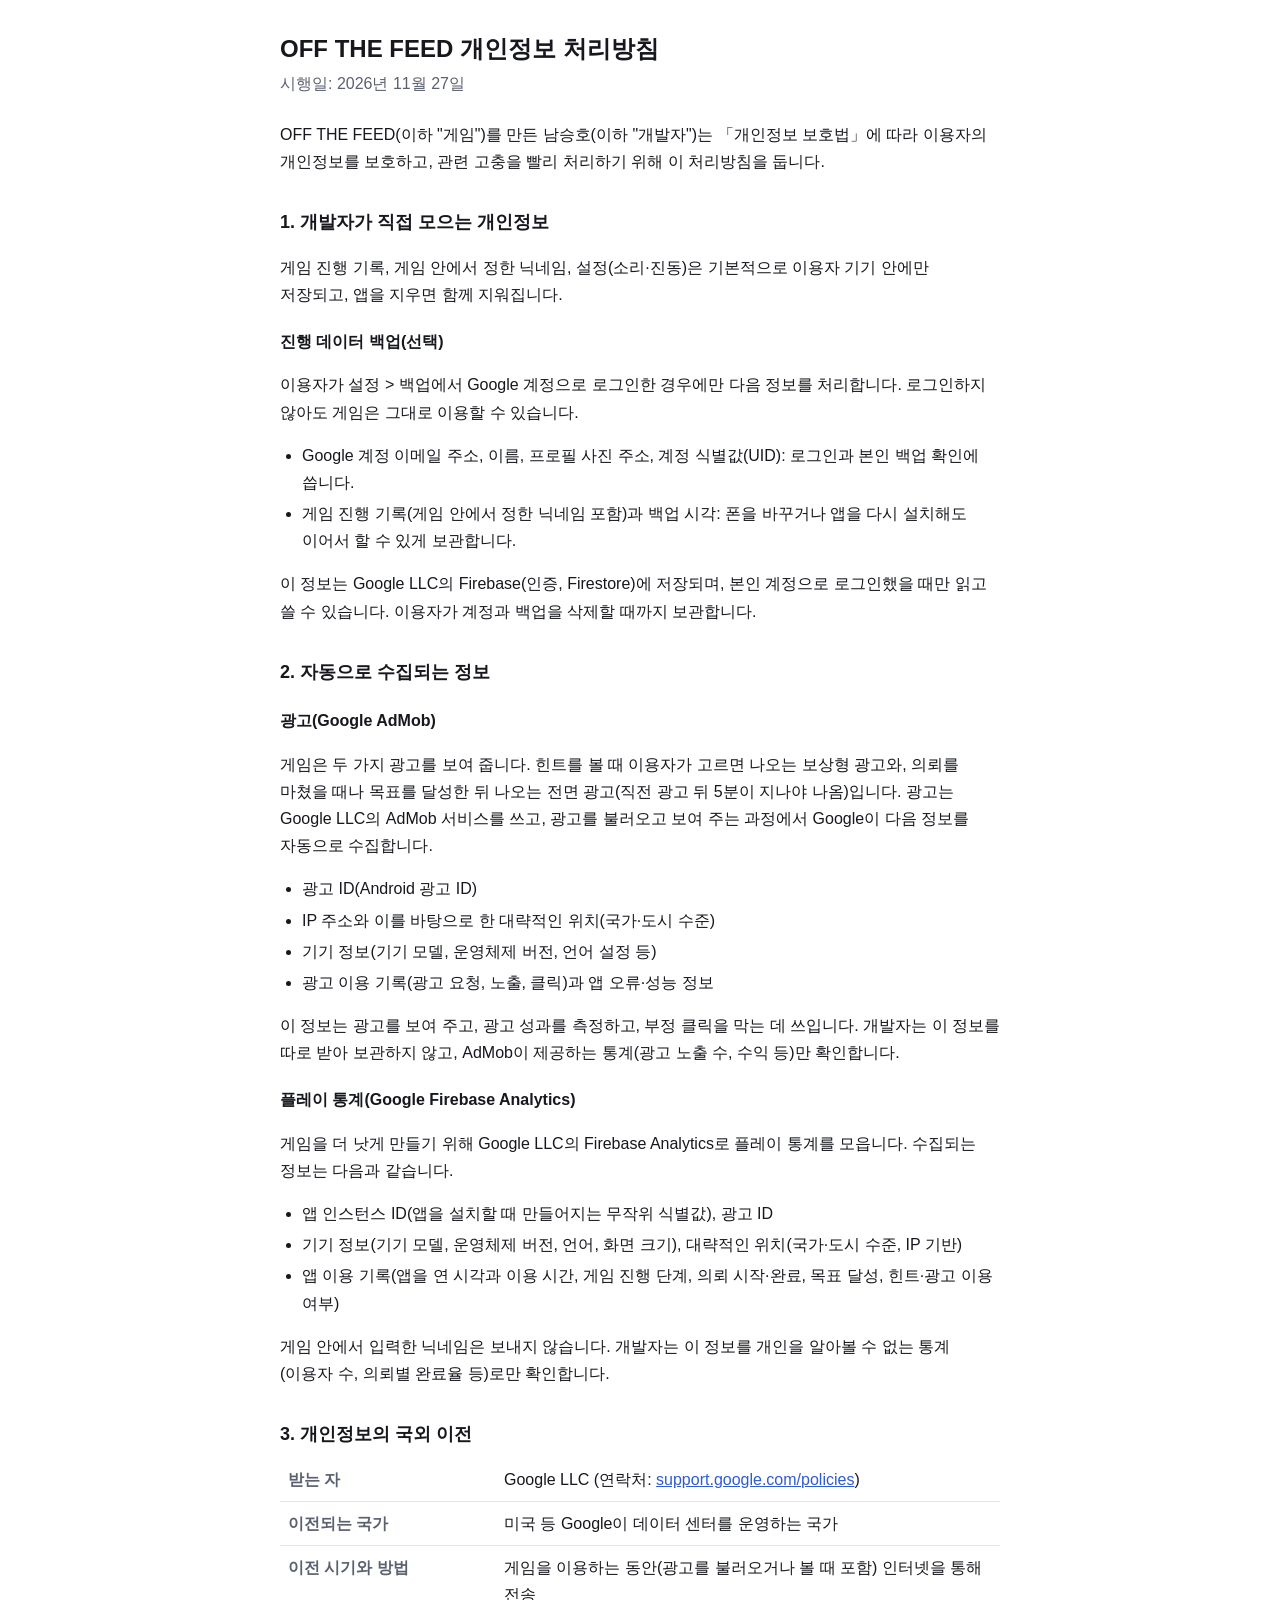
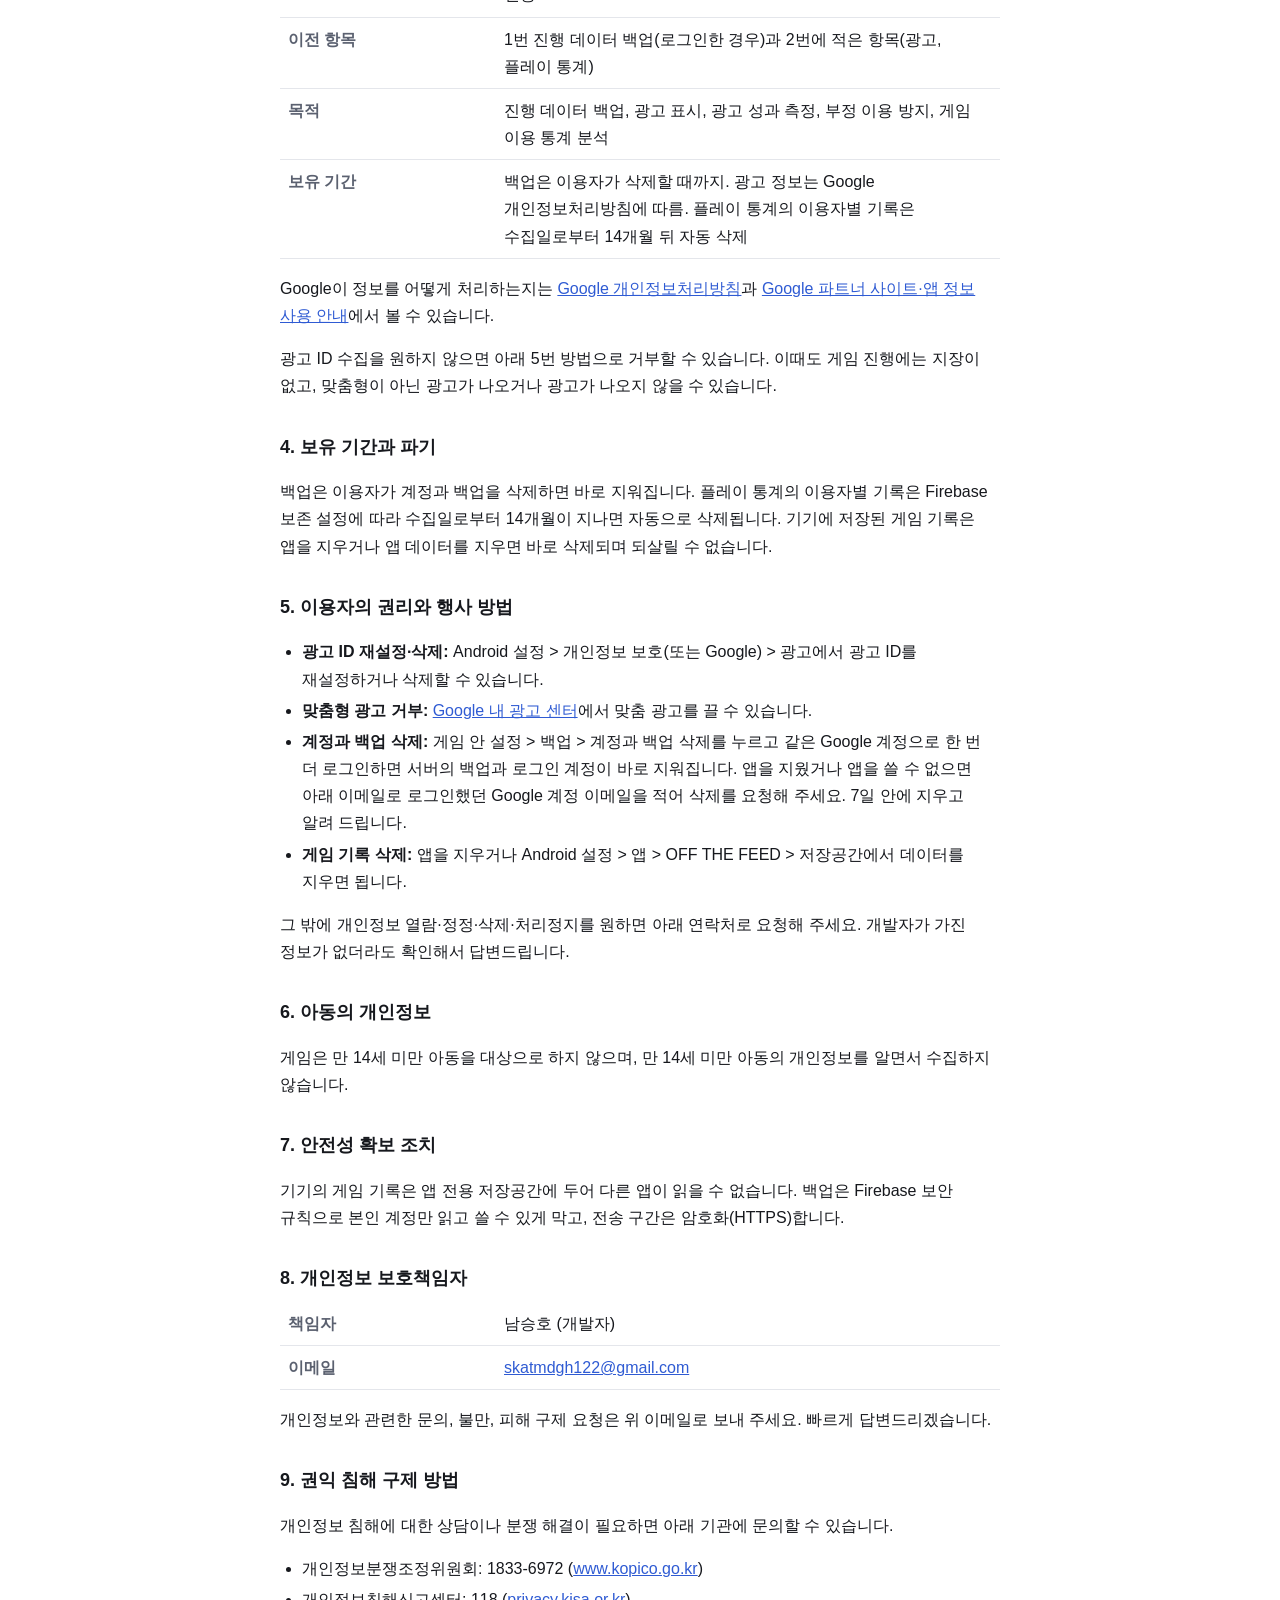
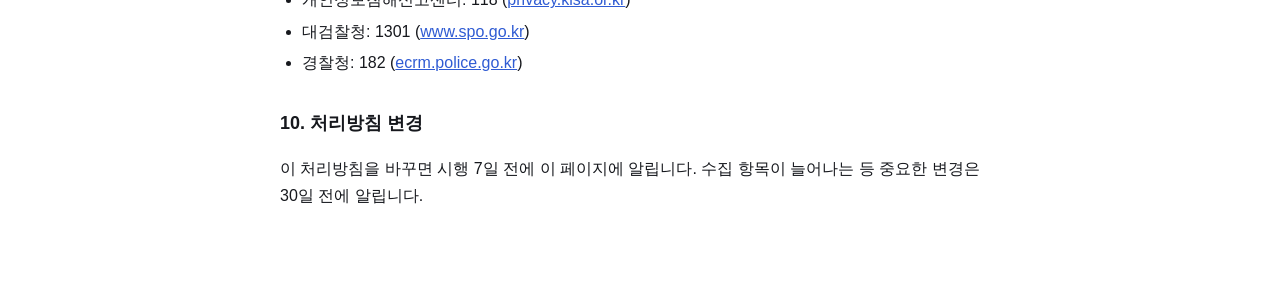
==== commit 7a062dcc: "OFF THE FEED 개인정보 처리방침·이용약관: 목표 달성 뒤 전면 광고, 광고 전 예고 Co-Authored-By: Claude Opus 5.5 <noreply@anthrop" ====
--- a/off-the-feed/privacy.html
+++ b/off-the-feed/privacy.html
@@ -83,7 +83,7 @@
 <body>
 <main>
 <h1>OFF THE FEED 개인정보 처리방침</h1>
-<p class="meta">시행일: 2026년 11월 26일</p>
+<p class="meta">시행일: 2026년 11월 27일</p>
 
 <p>OFF THE FEED(이하 "게임")를 만든 남승호(이하 "개발자")는 「개인정보 보호법」에 따라 이용자의 개인정보를 보호하고, 관련 고충을 빨리 처리하기 위해 이 처리방침을 둡니다.</p>
 
@@ -99,7 +99,7 @@
 
 <h2>2. 자동으로 수집되는 정보</h2>
 <h3>광고(Google AdMob)</h3>
-<p>게임은 두 가지 광고를 보여 줍니다. 힌트를 볼 때 이용자가 고르면 나오는 보상형 광고와, 의뢰를 마쳤을 때 나오는 전면 광고(직전 광고 뒤 5분이 지나야 나옴)입니다. 광고는 Google LLC의 AdMob 서비스를 쓰고, 광고를 불러오고 보여 주는 과정에서 Google이 다음 정보를 자동으로 수집합니다.</p>
+<p>게임은 두 가지 광고를 보여 줍니다. 힌트를 볼 때 이용자가 고르면 나오는 보상형 광고와, 의뢰를 마쳤을 때나 목표를 달성한 뒤 나오는 전면 광고(직전 광고 뒤 5분이 지나야 나옴)입니다. 광고는 Google LLC의 AdMob 서비스를 쓰고, 광고를 불러오고 보여 주는 과정에서 Google이 다음 정보를 자동으로 수집합니다.</p>
 <ul>
 <li>광고 ID(Android 광고 ID)</li>
 <li>IP 주소와 이를 바탕으로 한 대략적인 위치(국가·도시 수준)</li>
